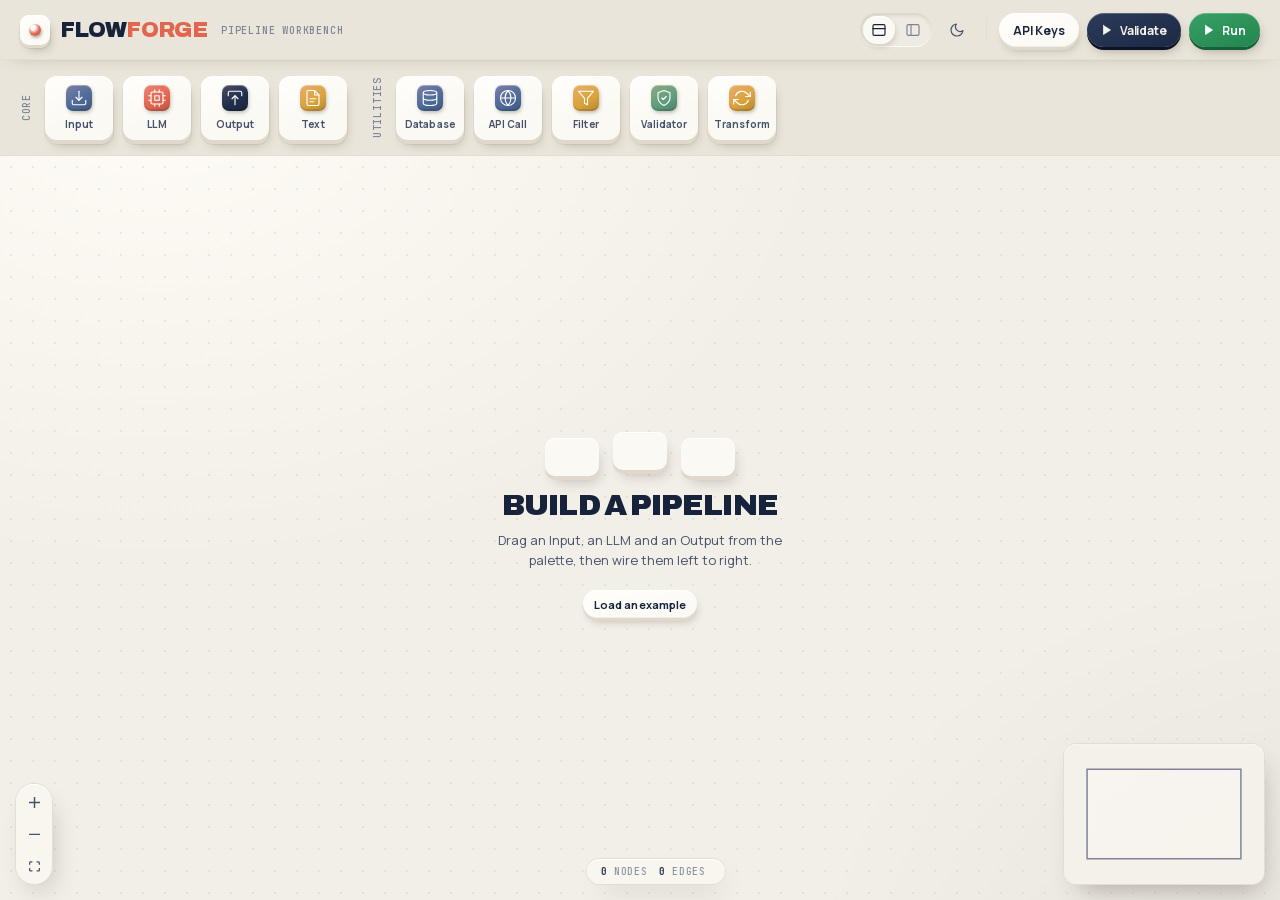
==== web/index.html @ 0ab60096 "Lightweight fork: vanilla JS frontend, Clay Workbench design, Lambda backend Fork of FlowForge by Ni" ====
<!DOCTYPE html>
<html lang="en">
  <head>
    <meta charset="utf-8" />
    <meta name="viewport" content="width=device-width, initial-scale=1" />
    <title>FlowForge</title>
    <meta name="description" content="FlowForge — Visual Workflow Builder" />
    <link rel="icon" type="image/svg+xml" href="favicon.svg" />
    <link rel="stylesheet" href="css/fonts.css" />
    <link rel="stylesheet" href="css/tokens.css" />
    <link rel="stylesheet" href="css/base.css" />
    <link rel="stylesheet" href="css/app.css" />
    <script>
      (function () {
        try {
          var t = new URLSearchParams(location.search).get("theme");
          if (t !== "light" && t !== "dark") { try { t = localStorage.getItem("ff-theme"); } catch (e) { t = null; } }
          if (t !== "light" && t !== "dark") t = matchMedia("(prefers-color-scheme: dark)").matches ? "dark" : "light";
          document.documentElement.dataset.theme = t;
        } catch (e) {}
      })();
    </script>
  </head>
  <body>
    <noscript>FlowForge needs JavaScript. Serve this folder over HTTP (python3 -m http.server -d web) and reload.</noscript>
    <div id="app"></div>
    <script type="module" src="js/main.js"></script>
  </body>
</html>
---- web/css/fonts.css ----
/* Self-hosted (SIL OFL): Archivo, Manrope, JetBrains Mono — latin subset, variable weight. */
@font-face {
  font-family: 'Archivo';
  font-style: normal;
  font-weight: 700 900;
  font-stretch: 100%;
  font-display: swap;
  src: url(../fonts/Archivo.woff2) format('woff2');
  unicode-range: U+0000-00FF, U+0131, U+0152-0153, U+02BB-02BC, U+02C6, U+02DA, U+02DC, U+0304, U+0308, U+0329, U+2000-206F, U+20AC, U+2122, U+2191, U+2193, U+2212, U+2215, U+FEFF, U+FFFD;
}
@font-face {
  font-family: 'JetBrains Mono';
  font-style: normal;
  font-weight: 400 600;
  font-display: swap;
  src: url(../fonts/JetBrainsMono.woff2) format('woff2');
  unicode-range: U+0000-00FF, U+0131, U+0152-0153, U+02BB-02BC, U+02C6, U+02DA, U+02DC, U+0304, U+0308, U+0329, U+2000-206F, U+20AC, U+2122, U+2191, U+2193, U+2212, U+2215, U+FEFF, U+FFFD;
}
@font-face {
  font-family: 'Manrope';
  font-style: normal;
  font-weight: 400 800;
  font-display: swap;
  src: url(../fonts/Manrope.woff2) format('woff2');
  unicode-range: U+0000-00FF, U+0131, U+0152-0153, U+02BB-02BC, U+02C6, U+02DA, U+02DC, U+0304, U+0308, U+0329, U+2000-206F, U+20AC, U+2122, U+2191, U+2193, U+2212, U+2215, U+FEFF, U+FFFD;
}
---- web/css/tokens.css ----
/* tokens.css — FlowForge "Clay Workbench" design tokens. The single source of truth.
   Tokens on :root (light), redefined for dark. Components never hardcode colour.
   Light source: top-left. Every shadow falls down and to the right. See docs/design.md. */


:root {
  /* ── Type ───────────────────────────────────────────── */
  --font-display: 'Archivo', 'Inter Tight', system-ui, sans-serif;
  --font-ui: 'Manrope', 'Inter', system-ui, sans-serif;
  --font-mono: 'JetBrains Mono', ui-monospace, Menlo, monospace;
  --fs-2xs: 10px;  /* mono labels, ids */
  --fs-xs: 11px;   /* field text, pills */
  --fs-sm: 12px;   /* buttons, body */
  --fs-md: 13px;   /* node titles */
  --fs-lg: 15px;   /* sheet titles */
  --fs-xl: 22px;   /* brand */
  --fs-num: 34px;  /* metric numerals */
  --track-mono: 0.08em;

  /* ── Space / radius / motion ───────────────────────── */
  --sp-1: 4px; --sp-2: 8px; --sp-3: 12px; --sp-4: 16px; --sp-5: 20px; --sp-6: 24px;
  --r-sm: 8px; --r-md: 12px; --r-lg: 18px; --r-pill: 999px;
  --slab: 6px;                      /* visible thickness of a card */
  --ease: cubic-bezier(.2, .8, .2, 1);
  --t-fast: 140ms; --t-med: 260ms;

  /* ── Surfaces (light: warm paper studio) ───────────── */
  --ground: #F2EFE8;
  --ground-2: #EAE5DA;              /* bands: header, toolbar */
  --light-pool: rgba(255, 253, 247, 0.9); /* lamp glow on the canvas, top-left */
  --grid-dot: #D6CFC1;
  --face: #FBF9F4;                  /* top face of a slab */
  --face-hi: #FFFEFA;               /* lit corner of the face */
  --face-2: #F4F0E7;                /* recessed header strip */
  --edge: #E0D9CB;                  /* slab side */
  --edge-2: #CFC6B5;                /* sheet stacked beneath */
  --well: #EFEBE2;                  /* pressed-in input */
  --rule: #E4DED2;
  --rim: rgba(255, 255, 255, 0.95); /* top-edge highlight */
  --shade-rgb: 52, 44, 30;          /* warm shadow */
  --glass: rgba(251, 249, 244, 0.72);

  /* ── Ink ───────────────────────────────────────────── */
  --ink: #16233A;                   /* navy, from the reference */
  --ink-2: #46516A;
  --ink-3: #7C8397;                 /* meta only, ≥4.5:1 on face */
  --on-ink: #FBF9F4;

  /* ── Accent: coral is the one hot mark (Run, LLM, focus) ── */
  --accent: #E2654F;
  --accent-deep: #C24E3A;
  --accent-soft: #FBE3DC;
  --on-accent: #FFFDF9;
  --focus: #E2654F;

  /* ── Go: green is reserved for Run ── */
  --go: #23854F; --go-hi: #37A065; --go-deep: #17613A; --on-go: #FFFFFF;

  /* ── Category hues (functionally coded — one per node family) ── */
  --cat-source: #4C6A96;   /* Input, Database, API — where data comes from */
  --cat-model: #E2654F;    /* LLM — the hub */
  --cat-shape: #D9A23B;    /* Text, Transform, Filter — reshaping */
  --cat-check: #5E9C7E;    /* Validator — gates */
  --cat-sink: #1F2E4A;     /* Output — where it lands */

  /* ── Status pills (always with a text label) ───────── */
  --st-ready-bg: #ECE8DF;  --st-ready-fg: #6B7286;
  --st-work-bg: #DCEFE4;   --st-work-fg: #2E6B4E;
  --st-done-bg: #D3E9DC;   --st-done-fg: #245A40;
  --st-wait-bg: #FBE1D9;   --st-wait-fg: #A6402D;
  --st-warn-bg: #FBEFC9;   --st-warn-fg: #8A6410;

  /* ── Edges ─────────────────────────────────────────── */
  --wire: #3A4760;
  --wire-hover: var(--accent);
  --wire-live: var(--cat-check);

  --cat: var(--cat-source);
  color-scheme: light;
}

/* ── Dark: night studio. Same lamp, lower light. ────── */
:root[data-theme="dark"] {
  --ground: #11151D;
  --ground-2: #161B25;
  --light-pool: rgba(120, 140, 180, 0.10);
  --grid-dot: #262D3A;
  --face: #222A37;
  --face-hi: #2A3342;
  --face-2: #1C2330;
  --edge: #141922;
  --edge-2: #0C1017;
  --well: #181E29;
  --rule: #303949;
  --rim: rgba(255, 255, 255, 0.07);
  --shade-rgb: 0, 0, 0;
  --glass: rgba(30, 37, 49, 0.72);

  --ink: #ECE8DF;
  --ink-2: #B7BBC6;
  --ink-3: #8A90A0;
  --on-ink: #11151D;

  --accent: #F07A63;
  --accent-deep: #E2654F;
  --accent-soft: #3A2622;
  --on-accent: #1A0F0C;
  --focus: #F07A63;
  --go: #4FBF84; --go-hi: #6FD39C; --go-deep: #2C7F55; --on-go: #0E1A13;

  --cat-source: #7E9CCB;
  --cat-model: #F07A63;
  --cat-shape: #E6B65A;
  --cat-check: #7DBB9C;
  --cat-sink: #C9D3E6;

  --st-ready-bg: #2A3140;  --st-ready-fg: #A3A9B7;
  --st-work-bg: #1F3A2E;   --st-work-fg: #8FD3B0;
  --st-done-bg: #1D3529;   --st-done-fg: #9BD9B8;
  --st-wait-bg: #43251F;   --st-wait-fg: #F4A797;
  --st-warn-bg: #3D3219;   --st-warn-fg: #EBC56E;

  --wire: #8E9AB3;

  --cat: var(--cat-source);
  color-scheme: dark;
}
---- web/css/base.css ----
/* base.css — reset + element defaults. Consumes only tokens. */
/* ════════════════════════════════════════════════════════
   Base
   ════════════════════════════════════════════════════════ */
html, body, #root { height: 100%; }
body {
  margin: 0;
  background: var(--ground);
  color: var(--ink);
  font-family: var(--font-ui);
  font-size: var(--fs-sm);
  -webkit-font-smoothing: antialiased;
  -moz-osx-font-smoothing: grayscale;
  overflow-x: clip;
}
*, *::before, *::after { box-sizing: border-box; }
:focus-visible { outline: 2px solid var(--focus); outline-offset: 2px; }
.mono { font-family: var(--font-mono); letter-spacing: var(--track-mono); }
.ff-eyebrow {
  font-family: var(--font-mono); font-size: var(--fs-2xs); font-weight: 500;
  letter-spacing: var(--track-mono); text-transform: uppercase; color: var(--ink-3);
}
---- web/css/app.css ----
/* app.css — layout + component styles (Clay Workbench). Consumes only tokens. See docs/design.md. */
/* ════════════════════════════════════════════════════════
   App shell
   ════════════════════════════════════════════════════════ */
.ff-app { height: 100vh; display: flex; flex-direction: column; overflow: hidden; background: var(--ground); }
.ff-header {
  position: relative; z-index: 20; height: 60px; flex-shrink: 0;
  display: flex; align-items: center; justify-content: space-between; gap: var(--sp-4);
  padding: 0 var(--sp-5);
  background: var(--ground-2);
  box-shadow: inset 0 -1px 0 var(--rule), 0 8px 18px -14px rgba(var(--shade-rgb), .35);
}
.ff-brand { display: flex; align-items: center; gap: 10px; }
.ff-brand__mark {
  width: 30px; height: 30px; border-radius: 9px; position: relative;
  background: linear-gradient(150deg, var(--face-hi), var(--face));
  box-shadow: inset 0 1px 0 var(--rim), 0 3px 0 var(--edge), 0 3px 0 1px rgba(var(--shade-rgb), .06),
              3px 7px 10px -4px rgba(var(--shade-rgb), .35);
}
.ff-brand__mark::after { /* the hub bead */
  content: ""; position: absolute; inset: 9px; border-radius: 50%;
  background: radial-gradient(circle at 35% 30%, #fff8 0 18%, var(--accent) 55%, var(--accent-deep));
  box-shadow: 1px 2px 3px rgba(var(--shade-rgb), .35);
}
.ff-brand__name {
  font-family: var(--font-display); font-weight: 900; font-size: var(--fs-xl);
  letter-spacing: -0.03em; line-height: 1; text-transform: uppercase; color: var(--ink);
}
.ff-brand__name em { font-style: normal; color: var(--accent); }
.ff-brand__tag { margin-left: 4px; }
.ff-header__actions { display: flex; align-items: center; gap: var(--sp-2); }
.ff-header__sep { width: 1px; height: 24px; background: var(--rule); margin: 0 var(--sp-1); }

.ff-main { flex: 1; display: flex; overflow: hidden; min-height: 0; }
.ff-main--top { flex-direction: column; }
.ff-canvas { flex: 1; position: relative; overflow: hidden; min-width: 0; }

/* ════════════════════════════════════════════════════════
   Buttons — tactile keys (after Reference/CSS-Push-Button)
   ════════════════════════════════════════════════════════ */
.ff-btn {
  --btn-face: var(--face); --btn-face-hi: var(--face-hi); --btn-edge: var(--edge); --btn-fg: var(--ink);
  appearance: none; border: 0; cursor: pointer; position: relative;
  display: inline-flex; align-items: center; justify-content: center; gap: 7px;
  height: 34px; padding: 0 14px; border-radius: var(--r-pill);
  font-family: var(--font-ui); font-size: var(--fs-sm); font-weight: 700; letter-spacing: -0.005em;
  color: var(--btn-fg);
  background: linear-gradient(160deg, var(--btn-face-hi), var(--btn-face));
  box-shadow:
    inset 0 1px 0 var(--rim),
    inset 0 -1px 0 rgba(var(--shade-rgb), .06),
    0 3px 0 var(--btn-edge),
    2px 6px 10px -4px rgba(var(--shade-rgb), .35);
  transform: translateY(0);
  transition: transform var(--t-fast) var(--ease), box-shadow var(--t-fast) var(--ease), filter var(--t-fast);
  white-space: nowrap; user-select: none;
}
.ff-btn:hover { transform: translateY(-1px); box-shadow: inset 0 1px 0 var(--rim), inset 0 -1px 0 rgba(var(--shade-rgb), .06), 0 4px 0 var(--btn-edge), 3px 9px 14px -5px rgba(var(--shade-rgb), .4); }
.ff-btn:active { transform: translateY(3px); box-shadow: inset 1px 2px 4px rgba(var(--shade-rgb), .25), 0 0 0 var(--btn-edge), 0 0 0 rgba(0,0,0,0); }
.ff-btn:disabled { opacity: .55; cursor: not-allowed; transform: none; }
.ff-btn svg { flex-shrink: 0; }
.ff-btn--primary { --btn-face: #1B2944; --btn-face-hi: #2C3B5A; --btn-edge: #0B1426; --btn-fg: #F6F3EC; }
.ff-btn--accent  { --btn-face: var(--accent); --btn-face-hi: #F08670; --btn-edge: var(--accent-deep); --btn-fg: #FFFDF9; }
:root[data-theme="dark"] .ff-btn--primary { --btn-face: #DCD7CC; --btn-face-hi: #F2EEE6; --btn-edge: #9C978D; --btn-fg: #11151D; }
:root[data-theme="dark"] .ff-btn--accent  { --btn-face-hi: #F59580; --btn-edge: #A8432F; --btn-fg: #1A0F0C; }
.ff-btn--go { --btn-face: var(--go); --btn-face-hi: var(--go-hi); --btn-edge: var(--go-deep); --btn-fg: var(--on-go); }
.ff-btn--primary, .ff-btn--accent, .ff-btn--go { box-shadow: inset 0 1px 0 rgba(255,255,255,.22), 0 3px 0 var(--btn-edge), 2px 6px 12px -4px rgba(var(--shade-rgb), .45); }
.ff-btn--ghost { background: transparent; box-shadow: none; color: var(--ink-2); }
.ff-btn--ghost:hover { background: var(--face-2); box-shadow: none; transform: none; color: var(--ink); }
.ff-btn--danger:hover { color: var(--accent-deep); }
.ff-btn--icon { width: 34px; padding: 0; }
.ff-btn--sm { height: 28px; padding: 0 11px; font-size: var(--fs-xs); }
.ff-btn__badge {
  font-family: var(--font-mono); font-size: 9px; padding: 2px 6px; border-radius: var(--r-pill);
  background: var(--st-done-bg); color: var(--st-done-fg);
}
.ff-btn.is-running::before { /* breathing halo while the pipeline runs */
  content: ""; position: absolute; inset: -4px; border-radius: inherit;
  border: 2px solid var(--btn-face); opacity: .5; animation: ff-breathe 1.4s var(--ease) infinite;
}

/* Segmented control (layout switch) */
.ff-seg { display: inline-flex; padding: 3px; gap: 2px; border-radius: var(--r-pill); background: var(--well);
  box-shadow: inset 1px 2px 4px rgba(var(--shade-rgb), .14), inset 0 -1px 0 var(--rim); }
.ff-seg button {
  appearance: none; border: 0; background: transparent; cursor: pointer; color: var(--ink-3);
  height: 28px; width: 32px; border-radius: var(--r-pill); display: grid; place-items: center;
  transition: background var(--t-fast), color var(--t-fast), box-shadow var(--t-fast);
}
.ff-seg button[aria-pressed="true"] { background: var(--face); color: var(--ink);
  box-shadow: inset 0 1px 0 var(--rim), 0 2px 0 var(--edge), 1px 3px 6px -2px rgba(var(--shade-rgb), .3); }

/* ════════════════════════════════════════════════════════
   Palette (toolbar) — keys you pick up off the bench
   ════════════════════════════════════════════════════════ */
.ff-palette { flex-shrink: 0; background: var(--ground-2); position: relative; z-index: 5; }
.ff-palette--top { height: 96px; box-shadow: inset 0 -1px 0 var(--rule); }
.ff-palette--side { width: 112px; box-shadow: inset -1px 0 0 var(--rule); }
.ff-palette__scroll { height: 100%; display: flex; gap: var(--sp-6); scrollbar-width: none; }
.ff-palette__scroll::-webkit-scrollbar { display: none; }
.ff-palette--top .ff-palette__scroll { align-items: center; padding: 0 var(--sp-5); overflow-x: auto; }
.ff-palette--side .ff-palette__scroll { flex-direction: column; align-items: center; padding: var(--sp-5) 0; overflow-y: auto; }
.ff-palette__group { display: flex; gap: var(--sp-3); align-items: center; }
.ff-palette--side .ff-palette__group { flex-direction: column; }
.ff-palette__label { writing-mode: vertical-rl; transform: rotate(180deg); }
.ff-palette--side .ff-palette__label { writing-mode: horizontal-tb; transform: none; }
.ff-palette__keys { display: flex; gap: 10px; }
.ff-palette--side .ff-palette__keys { flex-direction: column; }

.ff-key {
  width: 68px; height: 64px; border-radius: var(--r-md); cursor: grab; user-select: none;
  display: flex; flex-direction: column; align-items: center; justify-content: center; gap: 6px;
  background: linear-gradient(155deg, var(--face-hi), var(--face) 60%);
  box-shadow: inset 0 1px 0 var(--rim), 0 4px 0 var(--edge), 0 4px 0 1px rgba(var(--shade-rgb), .05),
              3px 9px 12px -6px rgba(var(--shade-rgb), .35);
  transition: transform var(--t-fast) var(--ease), box-shadow var(--t-fast) var(--ease);
}
.ff-key:hover { transform: translateY(-2px) rotate(-1deg);
  box-shadow: inset 0 1px 0 var(--rim), 0 6px 0 var(--edge), 5px 14px 18px -8px rgba(var(--shade-rgb), .45); }
.ff-key:active { cursor: grabbing; transform: translateY(2px); box-shadow: inset 0 1px 0 var(--rim), 0 1px 0 var(--edge), 1px 2px 4px rgba(var(--shade-rgb), .2); }
.ff-key__label { font-size: var(--fs-2xs); font-weight: 700; color: var(--ink-2); letter-spacing: 0.01em; }

/* Category chip: the coloured square from the reference cards */
.ff-chip {
  width: 26px; height: 26px; border-radius: 7px; flex-shrink: 0; display: grid; place-items: center;
  color: #fff;
  background: linear-gradient(150deg, color-mix(in oklch, var(--cat), white 18%), var(--cat) 60%, color-mix(in oklch, var(--cat), black 12%));
  box-shadow: inset 0 1px 0 rgba(255,255,255,.35), inset 0 -2px 0 rgba(0,0,0,.12), 1px 2px 4px -1px rgba(var(--shade-rgb), .4);
}
:root[data-theme="dark"] .ff-chip { color: #11151D; }
.ff-chip--sm { width: 22px; height: 22px; border-radius: 6px; }
.ff-chip svg { stroke: currentColor !important; }

/* category assignment — set on any element, children read --cat */
[data-cat="source"] { --cat: var(--cat-source); }
[data-cat="model"]  { --cat: var(--cat-model); }
[data-cat="shape"]  { --cat: var(--cat-shape); }
[data-cat="check"]  { --cat: var(--cat-check); }
[data-cat="sink"]   { --cat: var(--cat-sink); }

/* ════════════════════════════════════════════════════════
   Node — the clay slab
   ════════════════════════════════════════════════════════ */
.ff-node {
  position: relative; border-radius: var(--r-lg); font-family: var(--font-ui); color: var(--ink);
  background: linear-gradient(165deg, var(--face-hi) 0%, var(--face) 40%);
  box-shadow:
    inset 0 1px 0 var(--rim),                         /* lit top edge */
    inset 1px 0 0 var(--rim),                         /* lit left edge */
    inset 0 -1px 0 rgba(var(--shade-rgb), .05),
    0 var(--slab) 0 0 var(--edge),                    /* slab thickness */
    0 calc(var(--slab) + 1px) 0 0 rgba(var(--shade-rgb), .08),
    0 calc(var(--slab) + 5px) 0 -3px var(--edge-2),   /* sheet stacked beneath */
    0 calc(var(--slab) + 6px) 0 -3px rgba(var(--shade-rgb), .08),
    10px 22px 30px -10px rgba(var(--shade-rgb), .28), /* cast shadow, lamp top-left */
    3px 6px 10px -4px rgba(var(--shade-rgb), .14);
  transition: transform var(--t-med) var(--ease), box-shadow var(--t-med) var(--ease);
}
.ff-node:hover {
  transform: translateY(-2px);
  box-shadow:
    inset 0 1px 0 var(--rim), inset 1px 0 0 var(--rim), inset 0 -1px 0 rgba(var(--shade-rgb), .05),
    0 var(--slab) 0 0 var(--edge), 0 calc(var(--slab) + 1px) 0 0 rgba(var(--shade-rgb), .08),
    0 calc(var(--slab) + 5px) 0 -3px var(--edge-2), 0 calc(var(--slab) + 6px) 0 -3px rgba(var(--shade-rgb), .08),
    16px 32px 40px -12px rgba(var(--shade-rgb), .32), 4px 8px 14px -4px rgba(var(--shade-rgb), .16);
}
.ff-node.is-dragging { transform: translateY(-6px) rotate(-0.6deg); }
.ff-node.is-selected { outline: 2px solid var(--cat); outline-offset: 4px; }
.ff-node.is-running { outline: 2px dashed var(--st-work-fg); outline-offset: 4px; }
.ff-node.is-error   { outline: 2px solid var(--accent); outline-offset: 4px; }

/* category spine — a thin coloured lip along the top, like a tab on a file card */
.ff-node::before {
  content: ""; position: absolute; left: 18px; right: 18px; top: 0; height: 3px; border-radius: 0 0 3px 3px;
  background: var(--cat); opacity: .9;
}

.ff-node__head {
  display: flex; align-items: center; gap: 10px; padding: 14px 14px 10px;
}
.ff-node__titles { display: flex; flex-direction: column; gap: 2px; min-width: 0; flex: 1; }
.ff-node__title { font-size: var(--fs-md); font-weight: 800; letter-spacing: -0.01em; line-height: 1.1; color: var(--ink); }
.ff-node__id { font-family: var(--font-mono); font-size: var(--fs-2xs); color: var(--ink-3); letter-spacing: 0.02em; white-space: nowrap; }
.ff-node__close {
  appearance: none; border: 0; background: transparent; cursor: pointer; color: var(--ink-3);
  width: 24px; height: 24px; border-radius: 7px; display: grid; place-items: center;
  opacity: 0; transition: opacity var(--t-fast), background var(--t-fast), color var(--t-fast);
}
.ff-node:hover .ff-node__close, .ff-node__close:focus-visible { opacity: 1; }
.ff-node__close:hover { background: var(--accent-soft); color: var(--accent-deep); }
.ff-node__body {
  display: flex; flex-direction: column; gap: 12px; padding: 4px 14px 16px;
}
.ff-node__divider { height: 1px; background: var(--rule); margin: 0 14px; }

/* ── Status pill (WORKING / DONE / …) ───────────────── */
.ff-pill {
  display: inline-flex; align-items: center; gap: 5px; height: 20px; padding: 0 9px; border-radius: var(--r-pill);
  font-family: var(--font-mono); font-size: 9px; font-weight: 600; letter-spacing: .12em; text-transform: uppercase;
  background: var(--st-ready-bg); color: var(--st-ready-fg);
  box-shadow: inset 0 1px 0 rgba(255,255,255,.35), inset 0 -1px 0 rgba(var(--shade-rgb), .06);
}
.ff-pill::before { content: ""; width: 6px; height: 6px; border-radius: 50%; background: currentColor; opacity: .7; }
.ff-pill--running { background: var(--st-work-bg); color: var(--st-work-fg); }
.ff-pill--running::before { animation: ff-pulse 1s ease-in-out infinite; opacity: 1; }
.ff-pill--done  { background: var(--st-done-bg); color: var(--st-done-fg); }
.ff-pill--error { background: var(--st-wait-bg); color: var(--st-wait-fg); }
.ff-pill--warn  { background: var(--st-warn-bg); color: var(--st-warn-fg); }

/* ── Run output tray inside a node ─────────────────── */
.ff-output {
  font-family: var(--font-mono); font-size: var(--fs-2xs); line-height: 1.6; white-space: pre-wrap; overflow-wrap: anywhere;
  max-height: 140px; overflow: auto; padding: 8px 10px; border-radius: var(--r-sm);
  background: var(--st-done-bg); color: var(--st-done-fg);
  box-shadow: inset 1px 2px 4px rgba(var(--shade-rgb), .12);
}
.ff-output--error { background: var(--st-wait-bg); color: var(--st-wait-fg); }

/* ════════════════════════════════════════════════════════
   Fields — wells pressed into the clay
   ════════════════════════════════════════════════════════ */
.ff-field { display: flex; flex-direction: column; gap: 5px; }
.ff-label {
  font-family: var(--font-mono); font-size: 9.5px; font-weight: 500; letter-spacing: .1em; text-transform: uppercase;
  color: var(--ink-3);
}
.ff-input, .ff-textarea, .ff-select__trigger {
  width: 100%; border: 0; outline: 0; border-radius: var(--r-sm);
  background: var(--well); color: var(--ink);
  font-family: var(--font-ui); font-size: var(--fs-sm); font-weight: 500;
  padding: 8px 10px;
  box-shadow: inset 1px 2px 3px rgba(var(--shade-rgb), .13), inset 0 -1px 0 var(--rim);
  transition: box-shadow var(--t-fast), background var(--t-fast);
}
.ff-input::placeholder, .ff-textarea::placeholder { color: var(--ink-3); opacity: .8; }
.ff-input:focus, .ff-textarea:focus, .ff-select__trigger.is-open {
  background: var(--face-hi);
  box-shadow: inset 1px 2px 3px rgba(var(--shade-rgb), .08), 0 0 0 2px var(--cat, var(--focus));
}
.ff-textarea { resize: vertical; line-height: 1.55; min-height: 56px; }
.ff-textarea--code, .ff-input--code { font-family: var(--font-mono); font-size: var(--fs-xs); }

.ff-select { position: relative; width: 100%; }
.ff-select__trigger { display: flex; align-items: center; justify-content: space-between; cursor: pointer; text-align: left; }
.ff-select__trigger svg { color: var(--ink-3); transition: transform var(--t-fast) var(--ease); }
.ff-select__trigger.is-open svg { transform: rotate(180deg); }
.ff-select__menu {
  position: absolute; top: calc(100% + 6px); left: 0; right: 0; z-index: 100; padding: 4px;
  max-height: 168px; overflow-y: auto; border-radius: var(--r-md);
  background: var(--face-hi);
  box-shadow: inset 0 1px 0 var(--rim), 0 0 0 1px var(--rule), 6px 14px 24px -8px rgba(var(--shade-rgb), .35);
  animation: ff-pop var(--t-fast) var(--ease);
}
.ff-select__option {
  padding: 7px 10px; border-radius: 7px; cursor: pointer; font-size: var(--fs-xs); font-weight: 500; color: var(--ink-2);
  display: flex; align-items: center; justify-content: space-between;
}
.ff-select__option:hover { background: var(--face-2); color: var(--ink); }
.ff-select__option[aria-selected="true"] { color: var(--ink); font-weight: 700; }
.ff-select__option[aria-selected="true"]::after { content: ""; width: 6px; height: 6px; border-radius: 50%; background: var(--cat, var(--accent)); }

/* {{variable}} tokens */
.ff-vars { display: flex; flex-wrap: wrap; gap: 5px; }
.ff-var {
  font-family: var(--font-mono); font-size: var(--fs-2xs); padding: 3px 8px; border-radius: var(--r-pill);
  background: color-mix(in oklch, var(--cat-shape) 18%, var(--face)); color: var(--ink);
  box-shadow: inset 0 0 0 1px color-mix(in oklch, var(--cat-shape) 45%, transparent);
}

/* ════════════════════════════════════════════════════════
   Handles — glossy beads (the dots on the reference wires)
   ════════════════════════════════════════════════════════ */
.ff-port {
  width: 14px; height: 14px; border-radius: 50%;
  border: 2.5px solid var(--face);
  background: radial-gradient(circle at 35% 30%, rgba(255,255,255,.75) 0 16%, var(--cat) 58%, color-mix(in oklch, var(--cat), black 22%));
  box-shadow: 1px 2px 4px rgba(var(--shade-rgb), .35), 0 0 0 1px rgba(var(--shade-rgb), .1);
  transition: transform var(--t-fast) var(--ease), box-shadow var(--t-fast);
}
.ff-port:hover { transform: translateY(-50%) scale(1.35); box-shadow: 0 0 0 5px color-mix(in oklch, var(--cat) 25%, transparent), 1px 2px 4px rgba(var(--shade-rgb), .35); }
.ff-port--in { left: -8px; }
.ff-port--out { right: -8px; }
.ff-port.is-target { box-shadow: 0 0 0 6px color-mix(in oklch, var(--cat-check) 35%, transparent); }
.ff-handle-label {
  position: absolute; transform: translateY(-140%); pointer-events: none; white-space: nowrap;
  font-family: var(--font-mono); font-size: 9.5px; color: var(--ink-3); letter-spacing: .04em;
}
.ff-handle-label--in { right: calc(100% + 12px); }
.ff-handle-label--out { left: calc(100% + 12px); }

/* ════════════════════════════════════════════════════════
   Canvas, wires, floating glass instruments
   ════════════════════════════════════════════════════════ */
.ff-flow {
  width: 100%; height: 100%;
  background:
    radial-gradient(1100px 760px at 12% -8%, var(--light-pool), transparent 62%),
    radial-gradient(900px 700px at 105% 110%, rgba(var(--shade-rgb), .06), transparent 60%),
    var(--ground);
}
.ff-wire__path { stroke: var(--wire); stroke-width: 1.75; transition: stroke var(--t-fast), stroke-width var(--t-fast); }
.ff-wire:hover .ff-wire__path,
.ff-wire.is-selected .ff-wire__path { stroke: var(--wire-hover); stroke-width: 2.5; }
.ff-wire__path { stroke-dasharray: 2 7; stroke-linecap: round; stroke-width: 2.25; }
.ff-live .ff-wire__path { stroke: var(--wire-live); }
.ff-wire--draft .ff-wire__path { stroke: var(--accent); stroke-width: 2; stroke-dasharray: 4 5; }

.ff-glass, .ff-zoom, .ff-minimap {
  background: var(--glass) !important;
  -webkit-backdrop-filter: blur(14px) saturate(1.3); backdrop-filter: blur(14px) saturate(1.3);
  border-radius: var(--r-md); overflow: hidden;
  box-shadow: inset 0 1px 0 var(--rim), 0 0 0 1px var(--rule), 6px 14px 26px -10px rgba(var(--shade-rgb), .35) !important;
}
.ff-zoom { padding: 3px; border-radius: var(--r-pill); display: flex; flex-direction: column; gap: 2px; }
.ff-zoom button {
  width: 30px; height: 30px; border: 0 !important; border-radius: 50%; background: transparent !important; color: var(--ink-2);
}
.ff-zoom button svg { fill: currentColor; max-width: 11px; max-height: 11px; }
.ff-zoom button:hover { background: var(--face-2) !important; color: var(--ink); }
.ff-minimap__mask { fill: color-mix(in oklch, var(--ground) 70%, transparent); }
.ff-minimap__node { stroke: none; }
.ff-panel { margin: var(--sp-4); }

/* Empty-state invitation, centred on the bench */
.ff-empty {
  position: absolute; inset: 0; display: grid; place-items: center; pointer-events: none; z-index: 4;
}
.ff-empty__card {
  text-align: center; max-width: 360px; padding: var(--sp-6);
}
.ff-empty__title { font-family: var(--font-display); font-weight: 900; font-size: 30px; letter-spacing: -0.03em; line-height: 1; text-transform: uppercase; color: var(--ink); margin: 14px 0 10px; }
.ff-empty__body { font-size: var(--fs-md); color: var(--ink-2); line-height: 1.55; margin: 0; }
.ff-empty__ghost { display: flex; justify-content: center; gap: 14px; }
.ff-empty__ghost span {
  width: 54px; height: 38px; border-radius: 10px; background: var(--face);
  box-shadow: inset 0 1px 0 var(--rim), 0 4px 0 var(--edge), 4px 10px 14px -6px rgba(var(--shade-rgb), .3);
  animation: ff-float 4s var(--ease) infinite;
}
.ff-empty__ghost span:nth-child(2) { animation-delay: .4s; transform: translateY(-6px); }
.ff-empty__ghost span:nth-child(3) { animation-delay: .8s; }

/* Status dock (bottom-centre run summary) */
.ff-dock {
  display: inline-flex; align-items: center; gap: var(--sp-3); padding: 6px 8px 6px 14px; border-radius: var(--r-pill);
  font-size: var(--fs-xs); color: var(--ink-2);
}
.ff-dock__stat { font-family: var(--font-mono); font-size: var(--fs-2xs); letter-spacing: .06em; color: var(--ink-3); }
.ff-dock__stat b { color: var(--ink); font-weight: 600; }

/* ════════════════════════════════════════════════════════
   Sheets (modals) and toasts
   ════════════════════════════════════════════════════════ */
.ff-scrim {
  position: fixed; inset: 0; z-index: 60; display: grid; place-items: center; padding: var(--sp-4);
  background: color-mix(in oklch, var(--ground) 55%, transparent);
  -webkit-backdrop-filter: blur(8px); backdrop-filter: blur(8px);
  animation: ff-fade var(--t-med) var(--ease);
}
.ff-sheet {
  width: 100%; max-width: 440px; border-radius: 22px; overflow: hidden;
  background: linear-gradient(165deg, var(--face-hi), var(--face) 45%);
  box-shadow: inset 0 1px 0 var(--rim), 0 8px 0 var(--edge), 0 9px 0 rgba(var(--shade-rgb), .08),
              20px 40px 60px -20px rgba(var(--shade-rgb), .45);
  animation: ff-rise var(--t-med) var(--ease);
}
.ff-sheet__head { display: flex; align-items: center; justify-content: space-between; gap: var(--sp-3); padding: 20px 22px 6px; }
.ff-sheet__title { font-family: var(--font-display); font-weight: 800; font-size: 19px; letter-spacing: -0.02em; margin: 0; color: var(--ink); }
.ff-sheet__body { padding: 12px 22px 20px; display: flex; flex-direction: column; gap: var(--sp-4); }
.ff-sheet__text { font-size: var(--fs-md); line-height: 1.6; color: var(--ink-2); margin: 0; white-space: pre-line; }
.ff-sheet__foot { display: flex; justify-content: flex-end; gap: var(--sp-2); padding: 14px 22px 20px; }

.ff-banner { display: flex; gap: 12px; align-items: flex-start; padding: 12px 14px; border-radius: var(--r-md); }
.ff-banner--ok { background: var(--st-done-bg); color: var(--st-done-fg); }
.ff-banner--warn { background: var(--st-warn-bg); color: var(--st-warn-fg); }
.ff-banner--error { background: var(--st-wait-bg); color: var(--st-wait-fg); }
.ff-banner__title { font-weight: 800; font-size: var(--fs-sm); margin: 0 0 2px; }
.ff-banner__text { font-size: var(--fs-xs); line-height: 1.5; margin: 0; opacity: .9; }

.ff-metrics { display: grid; grid-template-columns: 1fr 1fr; gap: var(--sp-3); }
.ff-metric {
  padding: 14px; border-radius: var(--r-md); background: var(--well); text-align: left;
  box-shadow: inset 1px 2px 4px rgba(var(--shade-rgb), .12), inset 0 -1px 0 var(--rim);
}
.ff-metric__value { font-family: var(--font-display); font-weight: 900; font-size: var(--fs-num); line-height: 1; letter-spacing: -0.03em; color: var(--ink); margin-top: 6px; }

.ff-toast {
  position: absolute; left: var(--sp-4); bottom: var(--sp-4); z-index: 10; width: 360px; max-width: calc(100% - 32px);
  border-radius: var(--r-lg); animation: ff-rise var(--t-med) var(--ease);
}
.ff-toast__head { display: flex; align-items: center; justify-content: space-between; padding: 12px 14px 4px; }
.ff-toast__body { padding: 4px 14px 14px; font-size: var(--fs-sm); color: var(--ink-2); line-height: 1.5; }

.ff-spinner { width: 12px; height: 12px; border-radius: 50%; border: 2px solid currentColor; border-top-color: transparent; animation: ff-spin .7s linear infinite; display: inline-block; }

/* ════════════════════════════════════════════════════════
   Motion — every animation earns a sentence (docs/design.md)
   ════════════════════════════════════════════════════════ */
@keyframes ff-spin { to { transform: rotate(360deg); } }
@keyframes ff-pulse { 50% { transform: scale(1.6); opacity: .4; } }
@keyframes ff-breathe { 0%, 100% { transform: scale(1); opacity: .5; } 50% { transform: scale(1.08); opacity: 0; } }
@keyframes ff-fade { from { opacity: 0; } }
@keyframes ff-rise { from { opacity: 0; transform: translateY(12px) scale(.98); } }
@keyframes ff-pop { from { opacity: 0; transform: translateY(-4px) scale(.98); } }
@keyframes ff-float { 50% { transform: translateY(-8px); } }
@keyframes ff-dash { to { stroke-dashoffset: -18; } }
.ff-node.is-entering { animation: ff-rise var(--t-med) var(--ease); }

@media (prefers-reduced-motion: reduce) {
  *, *::before, *::after { animation-duration: 1ms !important; animation-iteration-count: 1 !important; transition-duration: 1ms !important; }
}

/* Theme switch: colour properties only */
.ff-theme-anim, .ff-theme-anim * { transition: background-color var(--t-med), color var(--t-med), box-shadow var(--t-med) !important; }

/* Scrollbars */
::-webkit-scrollbar { width: 6px; height: 6px; }
::-webkit-scrollbar-track { background: transparent; }
::-webkit-scrollbar-thumb { background: var(--edge-2); border-radius: 6px; }
.ff-empty__cta { margin-top: var(--sp-5); pointer-events: auto; }

/* Native controls pick up the node's category */
input[type="range"], input[type="checkbox"], input[type="radio"] { accent-color: var(--cat); }

/* ════════════════════════════════════════════════════════
   Canvas engine structure (replaces reactflow/dist/style.css)
   DOM: .ff-flow > .ff-flow__grid(svg) + .ff-viewport > (.ff-wires(svg) + .ff-nodes > .ff-node-pos > .ff-node)
   ════════════════════════════════════════════════════════ */
.ff-flow { position: relative; overflow: hidden; touch-action: none; user-select: none; cursor: default; }
.ff-flow.is-panning { cursor: grabbing; }
.ff-flow__grid { position: absolute; inset: 0; width: 100%; height: 100%; pointer-events: none; }
.ff-flow__grid circle { fill: var(--grid-dot); }
.ff-viewport { position: absolute; left: 0; top: 0; transform-origin: 0 0; }
.ff-wires { position: absolute; left: 0; top: 0; width: 1px; height: 1px; overflow: visible; pointer-events: none; }
.ff-wire { pointer-events: visibleStroke; cursor: pointer; }
.ff-wire__path { fill: none; }
.ff-wire__hit { fill: none; stroke: transparent; stroke-width: 14; }
.ff-live .ff-wire__path { animation: ff-dash .6s linear infinite; }
.ff-nodes { position: absolute; left: 0; top: 0; }
.ff-node-pos { position: absolute; left: 0; top: 0; }
.ff-node-pos .ff-node { cursor: grab; }
.ff-node-pos input, .ff-node-pos textarea, .ff-node-pos select, .ff-node-pos button { user-select: text; cursor: auto; }
.ff-node-pos button { cursor: pointer; }
.ff-port { position: absolute; top: 50%; transform: translateY(-50%); cursor: crosshair; z-index: 2; padding: 0; }
.ff-panel { position: absolute; z-index: 5; }
.ff-panel--tl { top: 0; left: 0; } .ff-panel--tr { top: 0; right: 0; }
.ff-panel--bl { bottom: 0; left: 0; } .ff-panel--br { bottom: 0; right: 0; }
.ff-panel--bc { bottom: 0; left: 50%; transform: translateX(-50%); }
.ff-minimap { width: 200px; height: 140px; }
.ff-minimap svg { display: block; width: 100%; height: 100%; cursor: pointer; }
.ff-minimap__view { fill: none; stroke: var(--ink-3); stroke-width: 1.5; vector-effect: non-scaling-stroke; }

/* canvas engine additions */
.ff-zoom button { display: grid; place-items: center; padding: 0; cursor: pointer; }
.ff-zoom__btn .ff-icon { display: grid; place-items: center; }
.ff-flow:focus-visible { outline: 2px solid var(--accent); outline-offset: -2px; }
.ff-minimap__node { opacity: .85; }
.ff-zoom__btn svg { display: block; width: 11px; height: 11px; }
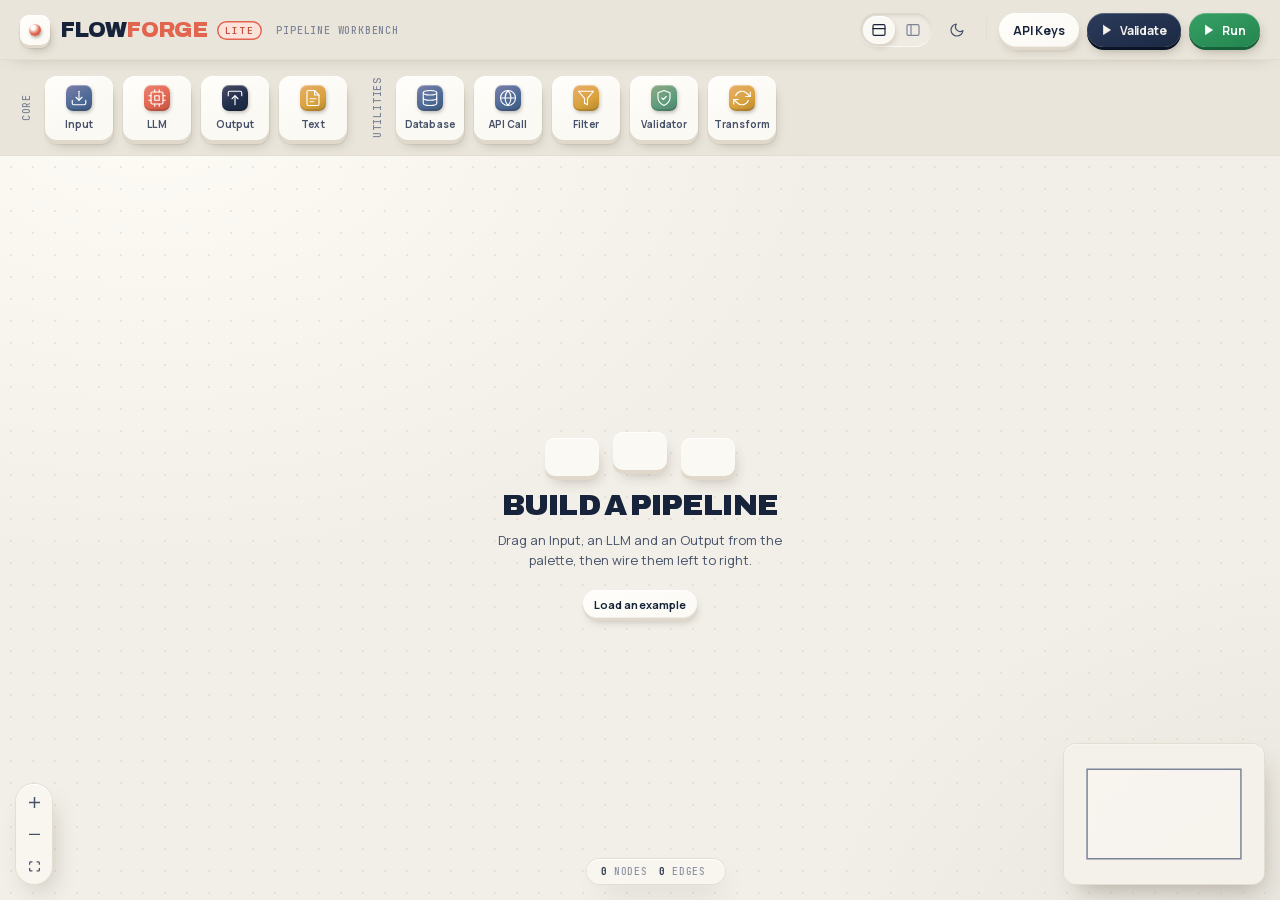
==== commit 1c777468: "Rename to FlowForge Lite, the lightweight fork Product name, page title, header Lite badge, docs, AP" ====
--- a/web/index.html
+++ b/web/index.html
@@ -3,8 +3,8 @@
   <head>
     <meta charset="utf-8" />
     <meta name="viewport" content="width=device-width, initial-scale=1" />
-    <title>FlowForge</title>
-    <meta name="description" content="FlowForge — Visual Workflow Builder" />
+    <title>FlowForge Lite</title>
+    <meta name="description" content="FlowForge Lite: a lightweight, no-npm canvas for designing and running LLM pipelines" />
     <link rel="icon" type="image/svg+xml" href="favicon.svg" />
     <link rel="stylesheet" href="css/fonts.css" />
     <link rel="stylesheet" href="css/tokens.css" />
@@ -22,7 +22,7 @@
     </script>
   </head>
   <body>
-    <noscript>FlowForge needs JavaScript. Serve this folder over HTTP (python3 -m http.server -d web) and reload.</noscript>
+    <noscript>FlowForge Lite needs JavaScript. Serve this folder over HTTP (python3 -m http.server -d web) and reload.</noscript>
     <div id="app"></div>
     <script type="module" src="js/main.js"></script>
   </body>
--- a/web/css/tokens.css
+++ b/web/css/tokens.css
@@ -1,4 +1,4 @@
-/* tokens.css — FlowForge "Clay Workbench" design tokens. The single source of truth.
+/* tokens.css — FlowForge Lite "Clay Workbench" design tokens. The single source of truth.
    Tokens on :root (light), redefined for dark. Components never hardcode colour.
    Light source: top-left. Every shadow falls down and to the right. See docs/design.md. */
 
--- a/web/css/app.css
+++ b/web/css/app.css
@@ -455,3 +455,10 @@
 .ff-flow:focus-visible { outline: 2px solid var(--accent); outline-offset: -2px; }
 .ff-minimap__node { opacity: .85; }
 .ff-zoom__btn svg { display: block; width: 11px; height: 11px; }
+
+/* Product mark: FlowForge Lite (the lightweight fork) */
+.ff-brand__lite {
+  font-family: var(--font-mono); font-size: 9.5px; font-weight: 600; letter-spacing: .14em; text-transform: uppercase;
+  color: var(--accent-deep); padding: 3px 8px; border-radius: var(--r-pill);
+  box-shadow: inset 0 0 0 1.5px var(--accent); background: var(--accent-soft);
+}
